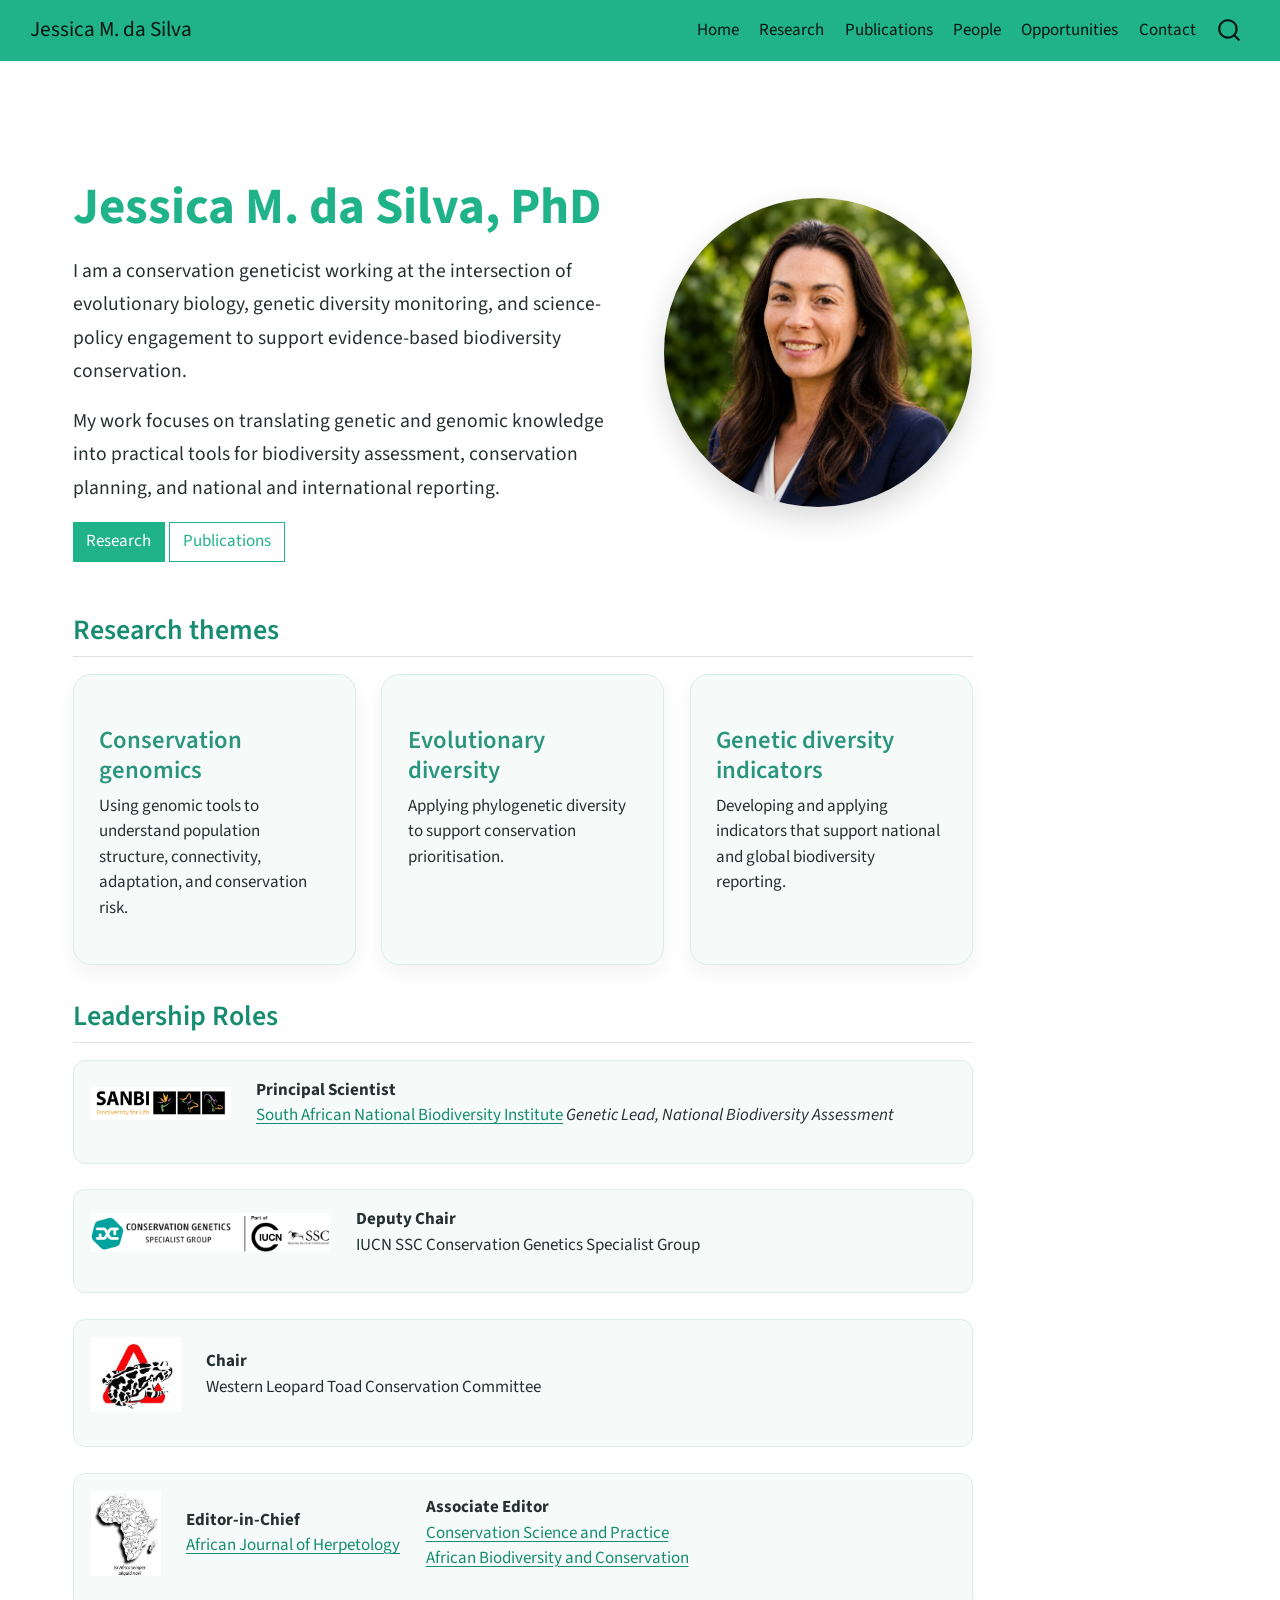
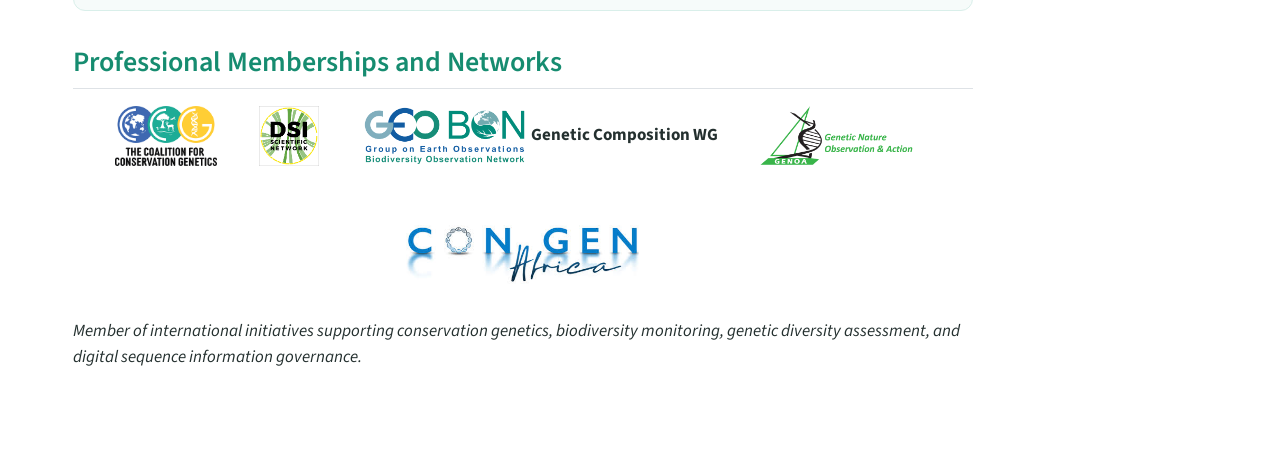
==== docs/index.html @ 73158ee0 "Configure Github pages deployment" ====
<!DOCTYPE html>
<html xmlns="http://www.w3.org/1999/xhtml" lang="en" xml:lang="en"><head>

<meta charset="utf-8">
<meta name="generator" content="quarto-1.5.57">

<meta name="viewport" content="width=device-width, initial-scale=1.0, user-scalable=yes">

<meta name="description" content="Conservation geneticist working across evolutionary genomics, biodiversity monitoring, and policy.">

<title>Jessica M. da Silva</title>
<style>
code{white-space: pre-wrap;}
span.smallcaps{font-variant: small-caps;}
div.columns{display: flex; gap: min(4vw, 1.5em);}
div.column{flex: auto; overflow-x: auto;}
div.hanging-indent{margin-left: 1.5em; text-indent: -1.5em;}
ul.task-list{list-style: none;}
ul.task-list li input[type="checkbox"] {
  width: 0.8em;
  margin: 0 0.8em 0.2em -1em; /* quarto-specific, see https://github.com/quarto-dev/quarto-cli/issues/4556 */ 
  vertical-align: middle;
}
</style>


<script src="site_libs/quarto-nav/quarto-nav.js"></script>
<script src="site_libs/quarto-nav/headroom.min.js"></script>
<script src="site_libs/clipboard/clipboard.min.js"></script>
<script src="site_libs/quarto-search/autocomplete.umd.js"></script>
<script src="site_libs/quarto-search/fuse.min.js"></script>
<script src="site_libs/quarto-search/quarto-search.js"></script>
<meta name="quarto:offset" content="./">
<script src="site_libs/quarto-html/quarto.js"></script>
<script src="site_libs/quarto-html/popper.min.js"></script>
<script src="site_libs/quarto-html/tippy.umd.min.js"></script>
<script src="site_libs/quarto-html/anchor.min.js"></script>
<link href="site_libs/quarto-html/tippy.css" rel="stylesheet">
<link href="site_libs/quarto-html/quarto-syntax-highlighting.css" rel="stylesheet" id="quarto-text-highlighting-styles">
<script src="site_libs/bootstrap/bootstrap.min.js"></script>
<link href="site_libs/bootstrap/bootstrap-icons.css" rel="stylesheet">
<link href="site_libs/bootstrap/bootstrap.min.css" rel="stylesheet" id="quarto-bootstrap" data-mode="light">
<script id="quarto-search-options" type="application/json">{
  "location": "navbar",
  "copy-button": false,
  "collapse-after": 3,
  "panel-placement": "end",
  "type": "overlay",
  "limit": 50,
  "keyboard-shortcut": [
    "f",
    "/",
    "s"
  ],
  "show-item-context": false,
  "language": {
    "search-no-results-text": "No results",
    "search-matching-documents-text": "matching documents",
    "search-copy-link-title": "Copy link to search",
    "search-hide-matches-text": "Hide additional matches",
    "search-more-match-text": "more match in this document",
    "search-more-matches-text": "more matches in this document",
    "search-clear-button-title": "Clear",
    "search-text-placeholder": "",
    "search-detached-cancel-button-title": "Cancel",
    "search-submit-button-title": "Submit",
    "search-label": "Search"
  }
}</script>


</head>

<body class="nav-fixed">

<div id="quarto-search-results"></div>
  <header id="quarto-header" class="headroom fixed-top">
    <nav class="navbar navbar-expand-lg " data-bs-theme="dark">
      <div class="navbar-container container-fluid">
      <div class="navbar-brand-container mx-auto">
    <a class="navbar-brand" href="./index.html">
    <span class="navbar-title">Jessica M. da Silva</span>
    </a>
  </div>
            <div id="quarto-search" class="" title="Search"></div>
          <button class="navbar-toggler" type="button" data-bs-toggle="collapse" data-bs-target="#navbarCollapse" aria-controls="navbarCollapse" role="menu" aria-expanded="false" aria-label="Toggle navigation" onclick="if (window.quartoToggleHeadroom) { window.quartoToggleHeadroom(); }">
  <span class="navbar-toggler-icon"></span>
</button>
          <div class="collapse navbar-collapse" id="navbarCollapse">
            <ul class="navbar-nav navbar-nav-scroll ms-auto">
  <li class="nav-item">
    <a class="nav-link active" href="./index.html" aria-current="page"> 
<span class="menu-text">Home</span></a>
  </li>  
  <li class="nav-item">
    <a class="nav-link" href="./research.html"> 
<span class="menu-text">Research</span></a>
  </li>  
  <li class="nav-item">
    <a class="nav-link" href="./publications.html"> 
<span class="menu-text">Publications</span></a>
  </li>  
  <li class="nav-item">
    <a class="nav-link" href="./team.html"> 
<span class="menu-text">People</span></a>
  </li>  
  <li class="nav-item">
    <a class="nav-link" href="./opportunities.html"> 
<span class="menu-text">Opportunities</span></a>
  </li>  
  <li class="nav-item">
    <a class="nav-link" href="./contact.html"> 
<span class="menu-text">Contact</span></a>
  </li>  
</ul>
          </div> <!-- /navcollapse -->
            <div class="quarto-navbar-tools">
</div>
      </div> <!-- /container-fluid -->
    </nav>
</header>
<!-- content -->
<div id="quarto-content" class="quarto-container page-columns page-rows-contents page-layout-full page-navbar">
<!-- sidebar -->
<!-- margin-sidebar -->
    
<!-- main -->
<main class="content column-page" id="quarto-document-content">




<div class="hero">
<section id="jessica-m.-da-silva-phd" class="level1 hero-text">
<h1>Jessica M. da Silva, PhD</h1>
<p>I am a conservation geneticist working at the intersection of evolutionary biology, genetic diversity monitoring, and science-policy engagement to support evidence-based biodiversity conservation.</p>
<p>My work focuses on translating genetic and genomic knowledge into practical tools for biodiversity assessment, conservation planning, and national and international reporting.</p>
<p><a href="./research.html" class="btn btn-primary">Research</a> <a href="./publications.html" class="btn btn-outline-primary">Publications</a></p>
</section>
<div class="hero-image">
<p><img src="images/profile.png" class="img-fluid"></p>
</div>
</div>
<section id="research-themes" class="level2">
<h2 class="anchored" data-anchor-id="research-themes">Research themes</h2>
<div class="grid">
<section id="conservation-genomics" class="level3 g-col-4 research-card">
<h3 class="anchored" data-anchor-id="conservation-genomics">Conservation genomics</h3>
<p>Using genomic tools to understand population structure, connectivity, adaptation, and conservation risk.</p>
</section>
<section id="evolutionary-diversity" class="level3 g-col-4 research-card">
<h3 class="anchored" data-anchor-id="evolutionary-diversity">Evolutionary diversity</h3>
<p>Applying phylogenetic diversity to support conservation prioritisation.</p>
</section>
<section id="genetic-diversity-indicators" class="level3 g-col-4 research-card">
<h3 class="anchored" data-anchor-id="genetic-diversity-indicators">Genetic diversity indicators</h3>
<p>Developing and applying indicators that support national and global biodiversity reporting.</p>
</section>
</div>
</section>
<section id="leadership-roles" class="level2">
<h2 class="anchored" data-anchor-id="leadership-roles">Leadership Roles</h2>
<div class="role">
<p><img src="images/sanbi.png" class="img-fluid" width="140"></p>
<p><strong>Principal Scientist</strong><br>
<a href="https://www.sanbi.org/">South African National Biodiversity Institute</a> <em>Genetic Lead, National Biodiversity Assessment</em></p>
</div>
<div class="role">
<p><a href="https://consgen.org/"><img src="images/cgsg.png" class="img-fluid" width="240"></a></p>
<p><strong>Deputy Chair</strong><br>
IUCN SSC Conservation Genetics Specialist Group</p>
</div>
<div class="role">
<p><a href="https://www.westernleopardtoad.org/"><img src="images/wltcc.png" class="img-fluid" width="90"></a></p>
<p><strong>Chair</strong><br>
Western Leopard Toad Conservation Committee</p>
</div>
<div class="role">
<p><img src="images/ajh.png" class="img-fluid" width="70"></p>
<p><strong>Editor-in-Chief</strong><br>
<a href="https://www.tandfonline.com/journals/ther20">African Journal of Herpetology</a></p>
<p><strong>Associate Editor</strong><br>
<a href="https://conbio.onlinelibrary.wiley.com/journal/25784854">Conservation Science and Practice</a><br>
<a href="https://www.abcjournal.org/index.php/abc">African Biodiversity and Conservation</a></p>
</div>
</section>
<section id="professional-memberships-and-networks" class="level2">
<h2 class="anchored" data-anchor-id="professional-memberships-and-networks">Professional Memberships and Networks</h2>
<div class="network-bar">
<p><a href="https://www.coalitionforconservationgenetics.org/"><img src="images/ccg.png" class="img-fluid" width="100"></a></p>
<p><a href="https://dsi-scientific-network.org"><img src="images/dsi.png" height="60"></a></p>
<p><a href="https://geobon.org/ebvs/working-groups/genetic-composition/"><img src="images/geobon.png" height="60"></a> <strong>Genetic Composition WG</strong></p>
<p><a href="https://genoageneticdiversity.eu/"><img src="images/genoa.png" height="60"></a></p>
<p><a href="https://www.congenafrica.com/"><img src="images/congen.png" height="60"></a></p>
</div>
<p><em>Member of international initiatives supporting conservation genetics, biodiversity monitoring, genetic diversity assessment, and digital sequence information governance.</em></p>


</section>

</main> <!-- /main -->
<script id="quarto-html-after-body" type="application/javascript">
window.document.addEventListener("DOMContentLoaded", function (event) {
  const toggleBodyColorMode = (bsSheetEl) => {
    const mode = bsSheetEl.getAttribute("data-mode");
    const bodyEl = window.document.querySelector("body");
    if (mode === "dark") {
      bodyEl.classList.add("quarto-dark");
      bodyEl.classList.remove("quarto-light");
    } else {
      bodyEl.classList.add("quarto-light");
      bodyEl.classList.remove("quarto-dark");
    }
  }
  const toggleBodyColorPrimary = () => {
    const bsSheetEl = window.document.querySelector("link#quarto-bootstrap");
    if (bsSheetEl) {
      toggleBodyColorMode(bsSheetEl);
    }
  }
  toggleBodyColorPrimary();  
  const icon = "";
  const anchorJS = new window.AnchorJS();
  anchorJS.options = {
    placement: 'right',
    icon: icon
  };
  anchorJS.add('.anchored');
  const isCodeAnnotation = (el) => {
    for (const clz of el.classList) {
      if (clz.startsWith('code-annotation-')) {                     
        return true;
      }
    }
    return false;
  }
  const onCopySuccess = function(e) {
    // button target
    const button = e.trigger;
    // don't keep focus
    button.blur();
    // flash "checked"
    button.classList.add('code-copy-button-checked');
    var currentTitle = button.getAttribute("title");
    button.setAttribute("title", "Copied!");
    let tooltip;
    if (window.bootstrap) {
      button.setAttribute("data-bs-toggle", "tooltip");
      button.setAttribute("data-bs-placement", "left");
      button.setAttribute("data-bs-title", "Copied!");
      tooltip = new bootstrap.Tooltip(button, 
        { trigger: "manual", 
          customClass: "code-copy-button-tooltip",
          offset: [0, -8]});
      tooltip.show();    
    }
    setTimeout(function() {
      if (tooltip) {
        tooltip.hide();
        button.removeAttribute("data-bs-title");
        button.removeAttribute("data-bs-toggle");
        button.removeAttribute("data-bs-placement");
      }
      button.setAttribute("title", currentTitle);
      button.classList.remove('code-copy-button-checked');
    }, 1000);
    // clear code selection
    e.clearSelection();
  }
  const getTextToCopy = function(trigger) {
      const codeEl = trigger.previousElementSibling.cloneNode(true);
      for (const childEl of codeEl.children) {
        if (isCodeAnnotation(childEl)) {
          childEl.remove();
        }
      }
      return codeEl.innerText;
  }
  const clipboard = new window.ClipboardJS('.code-copy-button:not([data-in-quarto-modal])', {
    text: getTextToCopy
  });
  clipboard.on('success', onCopySuccess);
  if (window.document.getElementById('quarto-embedded-source-code-modal')) {
    // For code content inside modals, clipBoardJS needs to be initialized with a container option
    // TODO: Check when it could be a function (https://github.com/zenorocha/clipboard.js/issues/860)
    const clipboardModal = new window.ClipboardJS('.code-copy-button[data-in-quarto-modal]', {
      text: getTextToCopy,
      container: window.document.getElementById('quarto-embedded-source-code-modal')
    });
    clipboardModal.on('success', onCopySuccess);
  }
    var localhostRegex = new RegExp(/^(?:http|https):\/\/localhost\:?[0-9]*\//);
    var mailtoRegex = new RegExp(/^mailto:/);
      var filterRegex = new RegExp('/' + window.location.host + '/');
    var isInternal = (href) => {
        return filterRegex.test(href) || localhostRegex.test(href) || mailtoRegex.test(href);
    }
    // Inspect non-navigation links and adorn them if external
 	var links = window.document.querySelectorAll('a[href]:not(.nav-link):not(.navbar-brand):not(.toc-action):not(.sidebar-link):not(.sidebar-item-toggle):not(.pagination-link):not(.no-external):not([aria-hidden]):not(.dropdown-item):not(.quarto-navigation-tool):not(.about-link)');
    for (var i=0; i<links.length; i++) {
      const link = links[i];
      if (!isInternal(link.href)) {
        // undo the damage that might have been done by quarto-nav.js in the case of
        // links that we want to consider external
        if (link.dataset.originalHref !== undefined) {
          link.href = link.dataset.originalHref;
        }
          // target, if specified
          link.setAttribute("target", "_blank");
          if (link.getAttribute("rel") === null) {
            link.setAttribute("rel", "noopener");
          }
      }
    }
  function tippyHover(el, contentFn, onTriggerFn, onUntriggerFn) {
    const config = {
      allowHTML: true,
      maxWidth: 500,
      delay: 100,
      arrow: false,
      appendTo: function(el) {
          return el.parentElement;
      },
      interactive: true,
      interactiveBorder: 10,
      theme: 'quarto',
      placement: 'bottom-start',
    };
    if (contentFn) {
      config.content = contentFn;
    }
    if (onTriggerFn) {
      config.onTrigger = onTriggerFn;
    }
    if (onUntriggerFn) {
      config.onUntrigger = onUntriggerFn;
    }
    window.tippy(el, config); 
  }
  const noterefs = window.document.querySelectorAll('a[role="doc-noteref"]');
  for (var i=0; i<noterefs.length; i++) {
    const ref = noterefs[i];
    tippyHover(ref, function() {
      // use id or data attribute instead here
      let href = ref.getAttribute('data-footnote-href') || ref.getAttribute('href');
      try { href = new URL(href).hash; } catch {}
      const id = href.replace(/^#\/?/, "");
      const note = window.document.getElementById(id);
      if (note) {
        return note.innerHTML;
      } else {
        return "";
      }
    });
  }
  const xrefs = window.document.querySelectorAll('a.quarto-xref');
  const processXRef = (id, note) => {
    // Strip column container classes
    const stripColumnClz = (el) => {
      el.classList.remove("page-full", "page-columns");
      if (el.children) {
        for (const child of el.children) {
          stripColumnClz(child);
        }
      }
    }
    stripColumnClz(note)
    if (id === null || id.startsWith('sec-')) {
      // Special case sections, only their first couple elements
      const container = document.createElement("div");
      if (note.children && note.children.length > 2) {
        container.appendChild(note.children[0].cloneNode(true));
        for (let i = 1; i < note.children.length; i++) {
          const child = note.children[i];
          if (child.tagName === "P" && child.innerText === "") {
            continue;
          } else {
            container.appendChild(child.cloneNode(true));
            break;
          }
        }
        if (window.Quarto?.typesetMath) {
          window.Quarto.typesetMath(container);
        }
        return container.innerHTML
      } else {
        if (window.Quarto?.typesetMath) {
          window.Quarto.typesetMath(note);
        }
        return note.innerHTML;
      }
    } else {
      // Remove any anchor links if they are present
      const anchorLink = note.querySelector('a.anchorjs-link');
      if (anchorLink) {
        anchorLink.remove();
      }
      if (window.Quarto?.typesetMath) {
        window.Quarto.typesetMath(note);
      }
      // TODO in 1.5, we should make sure this works without a callout special case
      if (note.classList.contains("callout")) {
        return note.outerHTML;
      } else {
        return note.innerHTML;
      }
    }
  }
  for (var i=0; i<xrefs.length; i++) {
    const xref = xrefs[i];
    tippyHover(xref, undefined, function(instance) {
      instance.disable();
      let url = xref.getAttribute('href');
      let hash = undefined; 
      if (url.startsWith('#')) {
        hash = url;
      } else {
        try { hash = new URL(url).hash; } catch {}
      }
      if (hash) {
        const id = hash.replace(/^#\/?/, "");
        const note = window.document.getElementById(id);
        if (note !== null) {
          try {
            const html = processXRef(id, note.cloneNode(true));
            instance.setContent(html);
          } finally {
            instance.enable();
            instance.show();
          }
        } else {
          // See if we can fetch this
          fetch(url.split('#')[0])
          .then(res => res.text())
          .then(html => {
            const parser = new DOMParser();
            const htmlDoc = parser.parseFromString(html, "text/html");
            const note = htmlDoc.getElementById(id);
            if (note !== null) {
              const html = processXRef(id, note);
              instance.setContent(html);
            } 
          }).finally(() => {
            instance.enable();
            instance.show();
          });
        }
      } else {
        // See if we can fetch a full url (with no hash to target)
        // This is a special case and we should probably do some content thinning / targeting
        fetch(url)
        .then(res => res.text())
        .then(html => {
          const parser = new DOMParser();
          const htmlDoc = parser.parseFromString(html, "text/html");
          const note = htmlDoc.querySelector('main.content');
          if (note !== null) {
            // This should only happen for chapter cross references
            // (since there is no id in the URL)
            // remove the first header
            if (note.children.length > 0 && note.children[0].tagName === "HEADER") {
              note.children[0].remove();
            }
            const html = processXRef(null, note);
            instance.setContent(html);
          } 
        }).finally(() => {
          instance.enable();
          instance.show();
        });
      }
    }, function(instance) {
    });
  }
      let selectedAnnoteEl;
      const selectorForAnnotation = ( cell, annotation) => {
        let cellAttr = 'data-code-cell="' + cell + '"';
        let lineAttr = 'data-code-annotation="' +  annotation + '"';
        const selector = 'span[' + cellAttr + '][' + lineAttr + ']';
        return selector;
      }
      const selectCodeLines = (annoteEl) => {
        const doc = window.document;
        const targetCell = annoteEl.getAttribute("data-target-cell");
        const targetAnnotation = annoteEl.getAttribute("data-target-annotation");
        const annoteSpan = window.document.querySelector(selectorForAnnotation(targetCell, targetAnnotation));
        const lines = annoteSpan.getAttribute("data-code-lines").split(",");
        const lineIds = lines.map((line) => {
          return targetCell + "-" + line;
        })
        let top = null;
        let height = null;
        let parent = null;
        if (lineIds.length > 0) {
            //compute the position of the single el (top and bottom and make a div)
            const el = window.document.getElementById(lineIds[0]);
            top = el.offsetTop;
            height = el.offsetHeight;
            parent = el.parentElement.parentElement;
          if (lineIds.length > 1) {
            const lastEl = window.document.getElementById(lineIds[lineIds.length - 1]);
            const bottom = lastEl.offsetTop + lastEl.offsetHeight;
            height = bottom - top;
          }
          if (top !== null && height !== null && parent !== null) {
            // cook up a div (if necessary) and position it 
            let div = window.document.getElementById("code-annotation-line-highlight");
            if (div === null) {
              div = window.document.createElement("div");
              div.setAttribute("id", "code-annotation-line-highlight");
              div.style.position = 'absolute';
              parent.appendChild(div);
            }
            div.style.top = top - 2 + "px";
            div.style.height = height + 4 + "px";
            div.style.left = 0;
            let gutterDiv = window.document.getElementById("code-annotation-line-highlight-gutter");
            if (gutterDiv === null) {
              gutterDiv = window.document.createElement("div");
              gutterDiv.setAttribute("id", "code-annotation-line-highlight-gutter");
              gutterDiv.style.position = 'absolute';
              const codeCell = window.document.getElementById(targetCell);
              const gutter = codeCell.querySelector('.code-annotation-gutter');
              gutter.appendChild(gutterDiv);
            }
            gutterDiv.style.top = top - 2 + "px";
            gutterDiv.style.height = height + 4 + "px";
          }
          selectedAnnoteEl = annoteEl;
        }
      };
      const unselectCodeLines = () => {
        const elementsIds = ["code-annotation-line-highlight", "code-annotation-line-highlight-gutter"];
        elementsIds.forEach((elId) => {
          const div = window.document.getElementById(elId);
          if (div) {
            div.remove();
          }
        });
        selectedAnnoteEl = undefined;
      };
        // Handle positioning of the toggle
    window.addEventListener(
      "resize",
      throttle(() => {
        elRect = undefined;
        if (selectedAnnoteEl) {
          selectCodeLines(selectedAnnoteEl);
        }
      }, 10)
    );
    function throttle(fn, ms) {
    let throttle = false;
    let timer;
      return (...args) => {
        if(!throttle) { // first call gets through
            fn.apply(this, args);
            throttle = true;
        } else { // all the others get throttled
            if(timer) clearTimeout(timer); // cancel #2
            timer = setTimeout(() => {
              fn.apply(this, args);
              timer = throttle = false;
            }, ms);
        }
      };
    }
      // Attach click handler to the DT
      const annoteDls = window.document.querySelectorAll('dt[data-target-cell]');
      for (const annoteDlNode of annoteDls) {
        annoteDlNode.addEventListener('click', (event) => {
          const clickedEl = event.target;
          if (clickedEl !== selectedAnnoteEl) {
            unselectCodeLines();
            const activeEl = window.document.querySelector('dt[data-target-cell].code-annotation-active');
            if (activeEl) {
              activeEl.classList.remove('code-annotation-active');
            }
            selectCodeLines(clickedEl);
            clickedEl.classList.add('code-annotation-active');
          } else {
            // Unselect the line
            unselectCodeLines();
            clickedEl.classList.remove('code-annotation-active');
          }
        });
      }
  const findCites = (el) => {
    const parentEl = el.parentElement;
    if (parentEl) {
      const cites = parentEl.dataset.cites;
      if (cites) {
        return {
          el,
          cites: cites.split(' ')
        };
      } else {
        return findCites(el.parentElement)
      }
    } else {
      return undefined;
    }
  };
  var bibliorefs = window.document.querySelectorAll('a[role="doc-biblioref"]');
  for (var i=0; i<bibliorefs.length; i++) {
    const ref = bibliorefs[i];
    const citeInfo = findCites(ref);
    if (citeInfo) {
      tippyHover(citeInfo.el, function() {
        var popup = window.document.createElement('div');
        citeInfo.cites.forEach(function(cite) {
          var citeDiv = window.document.createElement('div');
          citeDiv.classList.add('hanging-indent');
          citeDiv.classList.add('csl-entry');
          var biblioDiv = window.document.getElementById('ref-' + cite);
          if (biblioDiv) {
            citeDiv.innerHTML = biblioDiv.innerHTML;
          }
          popup.appendChild(citeDiv);
        });
        return popup.innerHTML;
      });
    }
  }
});
</script>
</div> <!-- /content -->




</body></html>
---- docs/site_libs/quarto-html/tippy.css ----
.tippy-box[data-animation=fade][data-state=hidden]{opacity:0}[data-tippy-root]{max-width:calc(100vw - 10px)}.tippy-box{position:relative;background-color:#333;color:#fff;border-radius:4px;font-size:14px;line-height:1.4;white-space:normal;outline:0;transition-property:transform,visibility,opacity}.tippy-box[data-placement^=top]>.tippy-arrow{bottom:0}.tippy-box[data-placement^=top]>.tippy-arrow:before{bottom:-7px;left:0;border-width:8px 8px 0;border-top-color:initial;transform-origin:center top}.tippy-box[data-placement^=bottom]>.tippy-arrow{top:0}.tippy-box[data-placement^=bottom]>.tippy-arrow:before{top:-7px;left:0;border-width:0 8px 8px;border-bottom-color:initial;transform-origin:center bottom}.tippy-box[data-placement^=left]>.tippy-arrow{right:0}.tippy-box[data-placement^=left]>.tippy-arrow:before{border-width:8px 0 8px 8px;border-left-color:initial;right:-7px;transform-origin:center left}.tippy-box[data-placement^=right]>.tippy-arrow{left:0}.tippy-box[data-placement^=right]>.tippy-arrow:before{left:-7px;border-width:8px 8px 8px 0;border-right-color:initial;transform-origin:center right}.tippy-box[data-inertia][data-state=visible]{transition-timing-function:cubic-bezier(.54,1.5,.38,1.11)}.tippy-arrow{width:16px;height:16px;color:#333}.tippy-arrow:before{content:"";position:absolute;border-color:transparent;border-style:solid}.tippy-content{position:relative;padding:5px 9px;z-index:1}
---- docs/site_libs/quarto-html/quarto-syntax-highlighting.css ----
/* quarto syntax highlight colors */
:root {
  --quarto-hl-ot-color: #003B4F;
  --quarto-hl-at-color: #657422;
  --quarto-hl-ss-color: #20794D;
  --quarto-hl-an-color: #5E5E5E;
  --quarto-hl-fu-color: #4758AB;
  --quarto-hl-st-color: #20794D;
  --quarto-hl-cf-color: #003B4F;
  --quarto-hl-op-color: #5E5E5E;
  --quarto-hl-er-color: #AD0000;
  --quarto-hl-bn-color: #AD0000;
  --quarto-hl-al-color: #AD0000;
  --quarto-hl-va-color: #111111;
  --quarto-hl-bu-color: inherit;
  --quarto-hl-ex-color: inherit;
  --quarto-hl-pp-color: #AD0000;
  --quarto-hl-in-color: #5E5E5E;
  --quarto-hl-vs-color: #20794D;
  --quarto-hl-wa-color: #5E5E5E;
  --quarto-hl-do-color: #5E5E5E;
  --quarto-hl-im-color: #00769E;
  --quarto-hl-ch-color: #20794D;
  --quarto-hl-dt-color: #AD0000;
  --quarto-hl-fl-color: #AD0000;
  --quarto-hl-co-color: #5E5E5E;
  --quarto-hl-cv-color: #5E5E5E;
  --quarto-hl-cn-color: #8f5902;
  --quarto-hl-sc-color: #5E5E5E;
  --quarto-hl-dv-color: #AD0000;
  --quarto-hl-kw-color: #003B4F;
}

/* other quarto variables */
:root {
  --quarto-font-monospace: SFMono-Regular, Menlo, Monaco, Consolas, "Liberation Mono", "Courier New", monospace;
}

pre > code.sourceCode > span {
  color: #003B4F;
}

code span {
  color: #003B4F;
}

code.sourceCode > span {
  color: #003B4F;
}

div.sourceCode,
div.sourceCode pre.sourceCode {
  color: #003B4F;
}

code span.ot {
  color: #003B4F;
  font-style: inherit;
}

code span.at {
  color: #657422;
  font-style: inherit;
}

code span.ss {
  color: #20794D;
  font-style: inherit;
}

code span.an {
  color: #5E5E5E;
  font-style: inherit;
}

code span.fu {
  color: #4758AB;
  font-style: inherit;
}

code span.st {
  color: #20794D;
  font-style: inherit;
}

code span.cf {
  color: #003B4F;
  font-weight: bold;
  font-style: inherit;
}

code span.op {
  color: #5E5E5E;
  font-style: inherit;
}

code span.er {
  color: #AD0000;
  font-style: inherit;
}

code span.bn {
  color: #AD0000;
  font-style: inherit;
}

code span.al {
  color: #AD0000;
  font-style: inherit;
}

code span.va {
  color: #111111;
  font-style: inherit;
}

code span.bu {
  font-style: inherit;
}

code span.ex {
  font-style: inherit;
}

code span.pp {
  color: #AD0000;
  font-style: inherit;
}

code span.in {
  color: #5E5E5E;
  font-style: inherit;
}

code span.vs {
  color: #20794D;
  font-style: inherit;
}

code span.wa {
  color: #5E5E5E;
  font-style: italic;
}

code span.do {
  color: #5E5E5E;
  font-style: italic;
}

code span.im {
  color: #00769E;
  font-style: inherit;
}

code span.ch {
  color: #20794D;
  font-style: inherit;
}

code span.dt {
  color: #AD0000;
  font-style: inherit;
}

code span.fl {
  color: #AD0000;
  font-style: inherit;
}

code span.co {
  color: #5E5E5E;
  font-style: inherit;
}

code span.cv {
  color: #5E5E5E;
  font-style: italic;
}

code span.cn {
  color: #8f5902;
  font-style: inherit;
}

code span.sc {
  color: #5E5E5E;
  font-style: inherit;
}

code span.dv {
  color: #AD0000;
  font-style: inherit;
}

code span.kw {
  color: #003B4F;
  font-weight: bold;
  font-style: inherit;
}

.prevent-inlining {
  content: "</";
}

/*# sourceMappingURL=debc5d5d77c3f9108843748ff7464032.css.map */
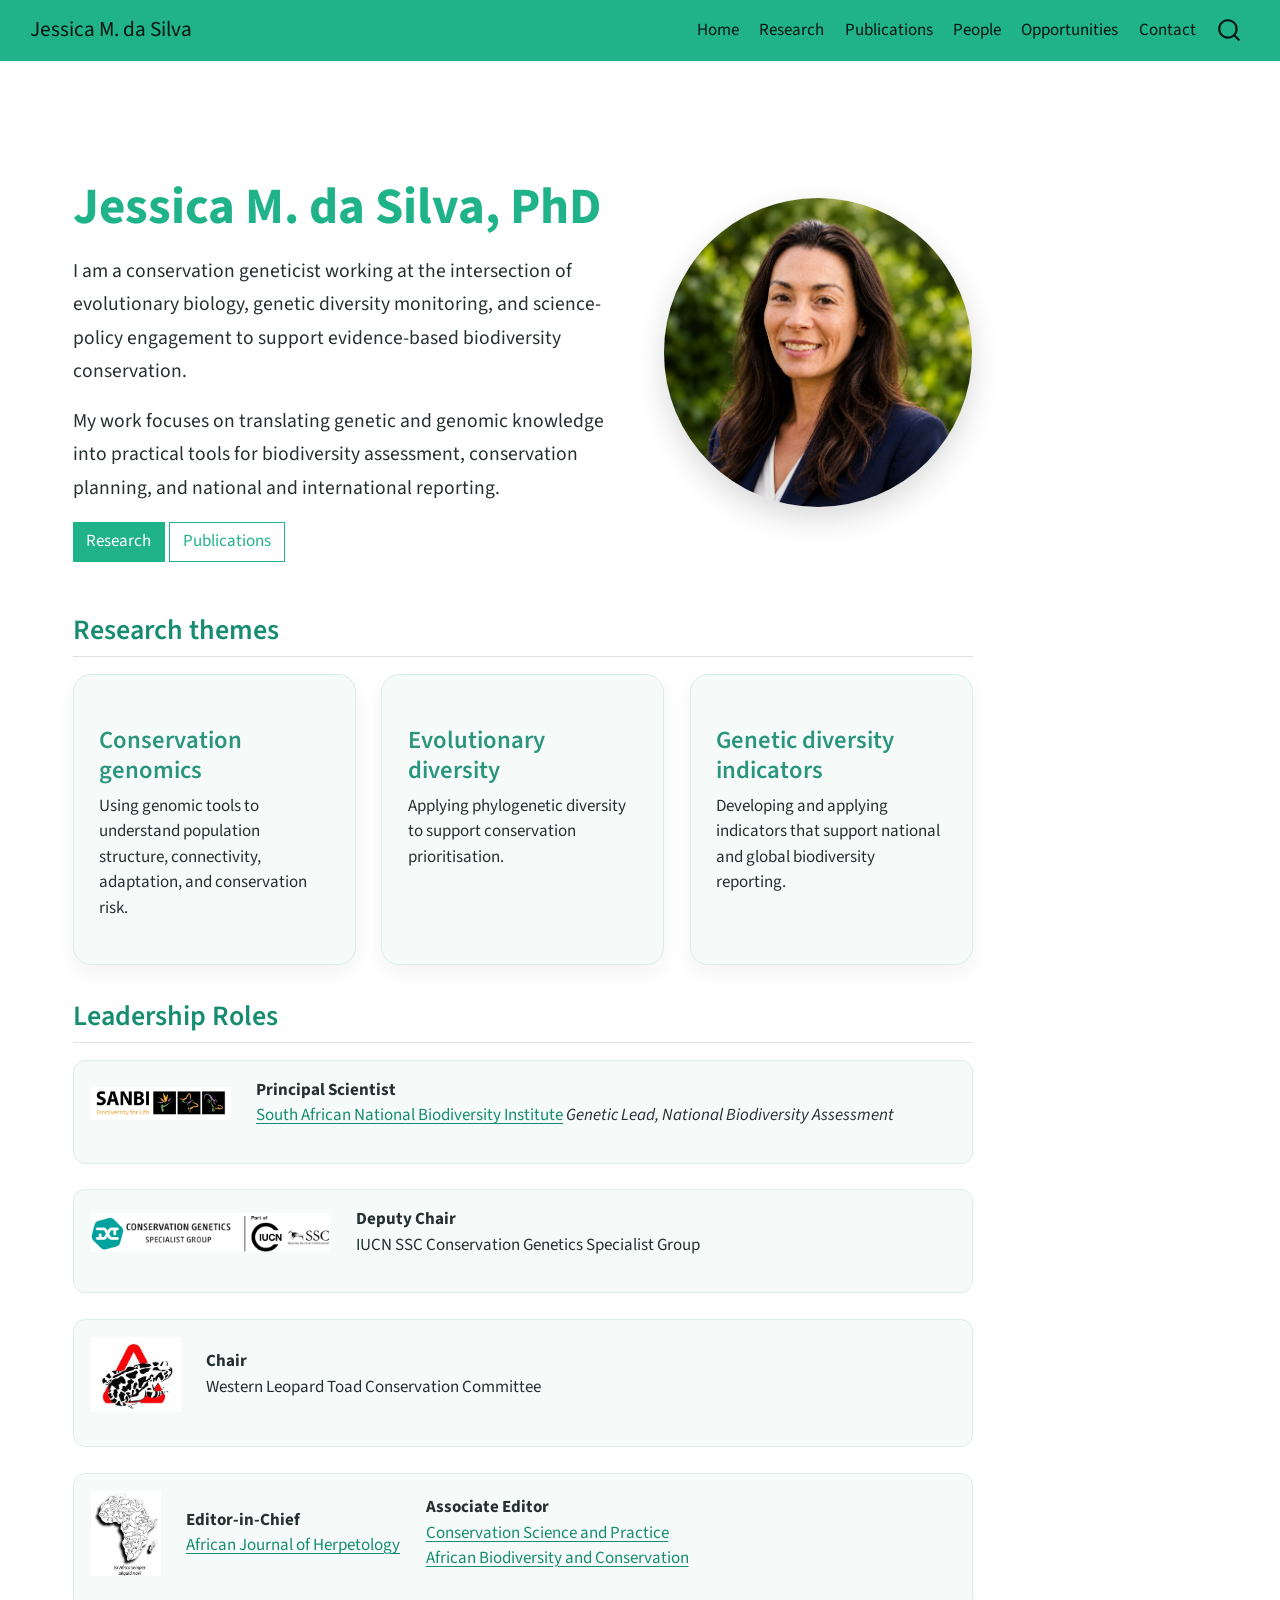
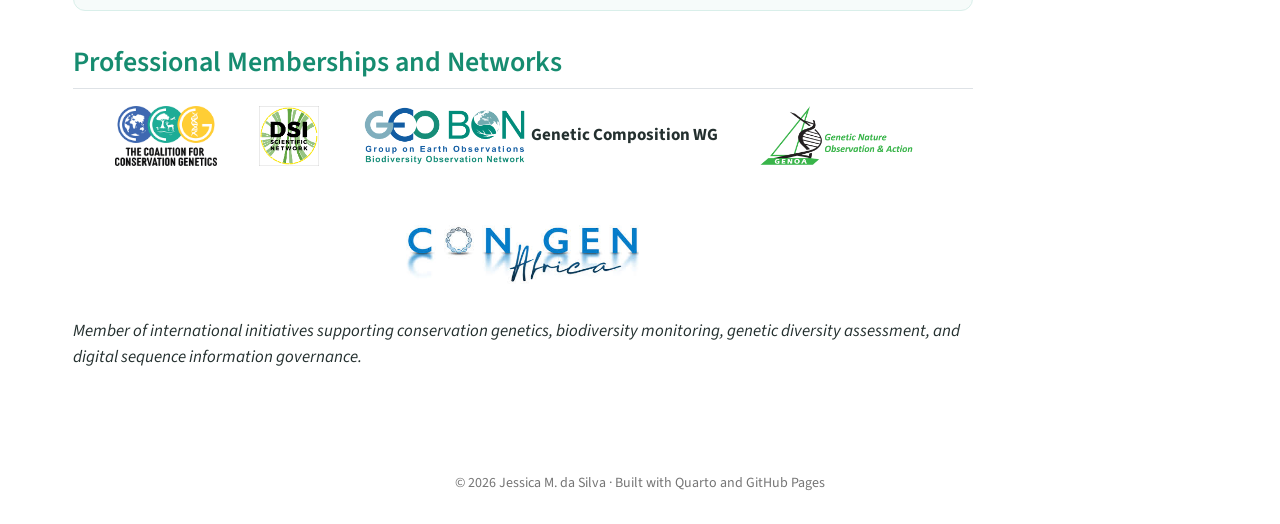
==== commit 2c54d390: "Added website date and development data." ====
--- a/docs/index.html
+++ b/docs/index.html
@@ -67,6 +67,7 @@
     "search-label": "Search"
   }
 }</script>
+<meta name="google-site-verification" content="EVWSVHSD6WuP88xZl-ilEXNuiO2-OHlYOPzbSMMLSSg">
 
 
 </head>
@@ -144,15 +145,15 @@
 <section id="research-themes" class="level2">
 <h2 class="anchored" data-anchor-id="research-themes">Research themes</h2>
 <div class="grid">
-<section id="conservation-genomics" class="level3 g-col-4 research-card">
+<section id="conservation-genomics" class="level3 g-col-12 g-col-md-4 research-card">
 <h3 class="anchored" data-anchor-id="conservation-genomics">Conservation genomics</h3>
 <p>Using genomic tools to understand population structure, connectivity, adaptation, and conservation risk.</p>
 </section>
-<section id="evolutionary-diversity" class="level3 g-col-4 research-card">
+<section id="evolutionary-diversity" class="level3 g-col-12 g-col-md-4 research-card">
 <h3 class="anchored" data-anchor-id="evolutionary-diversity">Evolutionary diversity</h3>
 <p>Applying phylogenetic diversity to support conservation prioritisation.</p>
 </section>
-<section id="genetic-diversity-indicators" class="level3 g-col-4 research-card">
+<section id="genetic-diversity-indicators" class="level3 g-col-12 g-col-md-4 research-card">
 <h3 class="anchored" data-anchor-id="genetic-diversity-indicators">Genetic diversity indicators</h3>
 <p>Developing and applying indicators that support national and global biodiversity reporting.</p>
 </section>
@@ -291,7 +292,7 @@
   }
     var localhostRegex = new RegExp(/^(?:http|https):\/\/localhost\:?[0-9]*\//);
     var mailtoRegex = new RegExp(/^mailto:/);
-      var filterRegex = new RegExp('/' + window.location.host + '/');
+      var filterRegex = new RegExp("https:\/\/jessmds\.github\.io\/");
     var isInternal = (href) => {
         return filterRegex.test(href) || localhostRegex.test(href) || mailtoRegex.test(href);
     }
@@ -625,6 +626,19 @@
 });
 </script>
 </div> <!-- /content -->
+<footer class="footer">
+  <div class="nav-footer">
+    <div class="nav-footer-left">
+      &nbsp;
+    </div>   
+    <div class="nav-footer-center">
+<p>© 2026 Jessica M. da Silva · Built with Quarto and GitHub Pages</p>
+</div>
+    <div class="nav-footer-right">
+      &nbsp;
+    </div>
+  </div>
+</footer>
 
 
 
